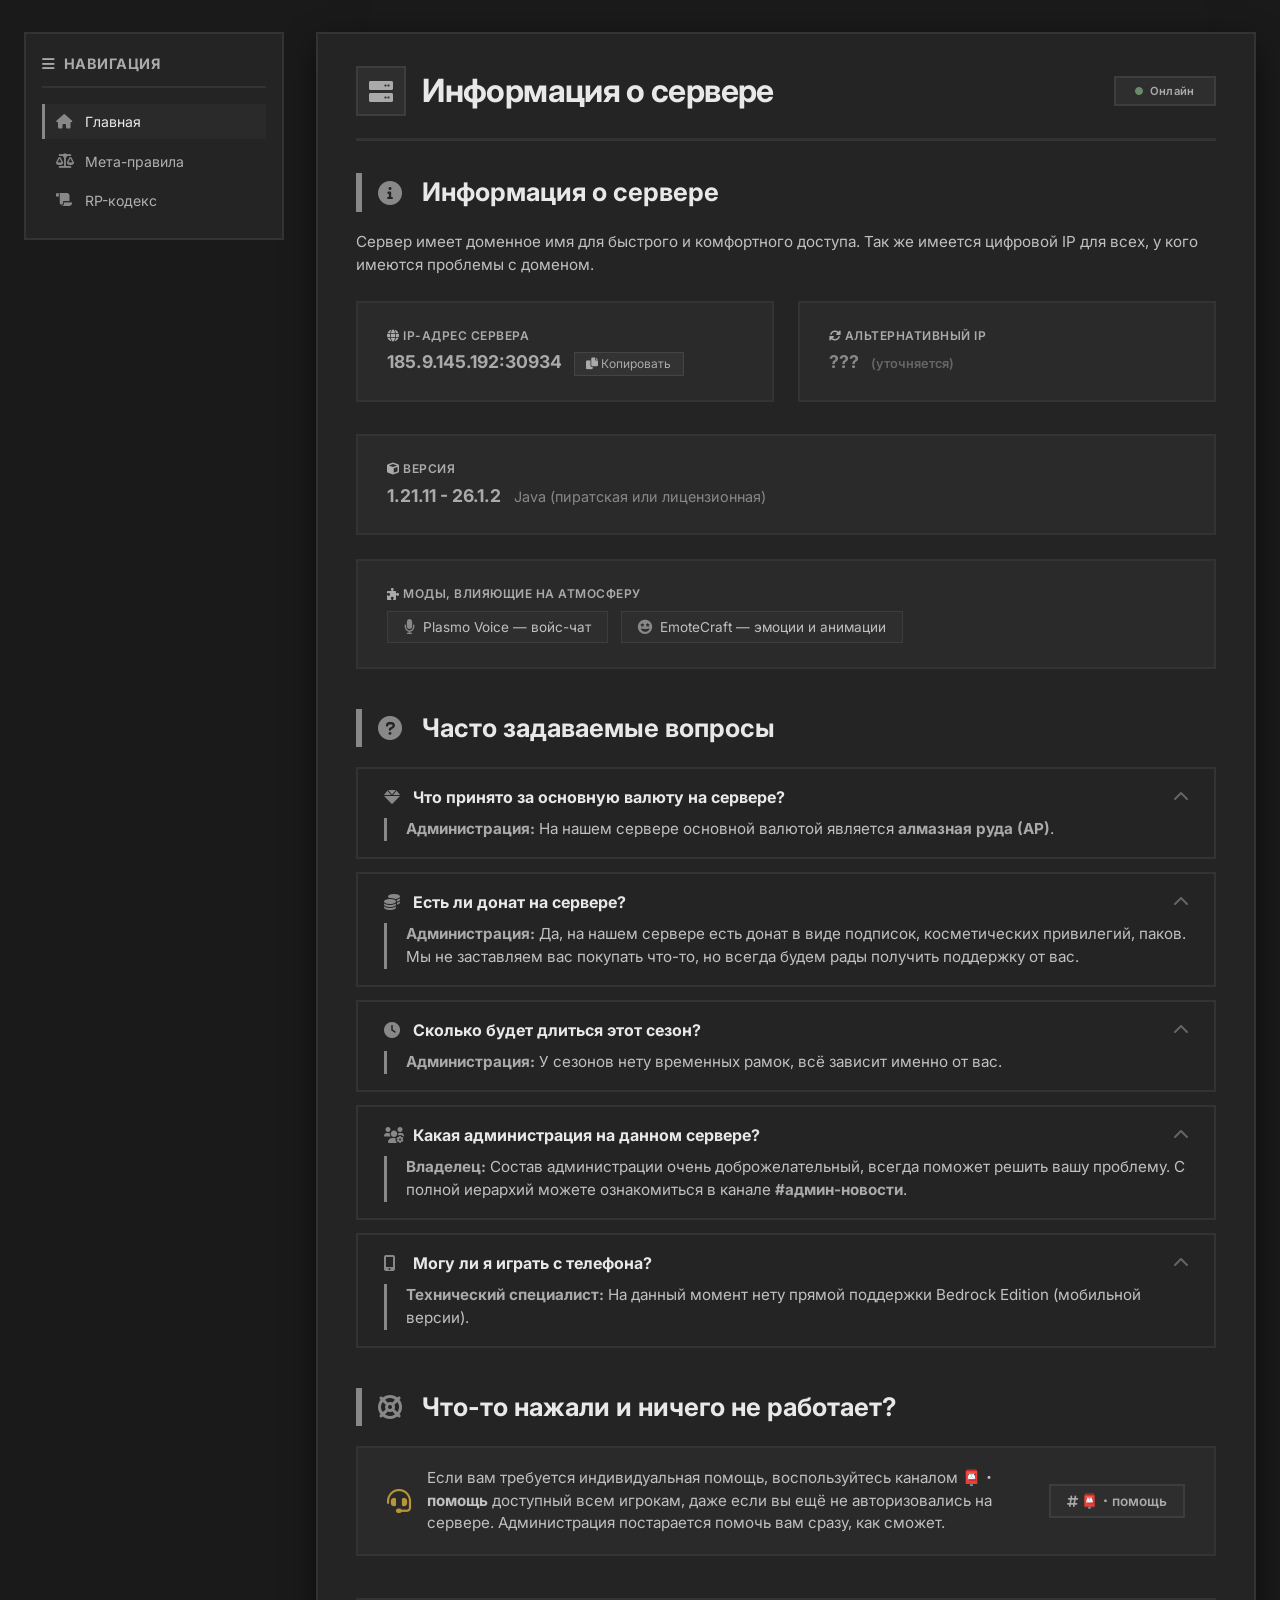
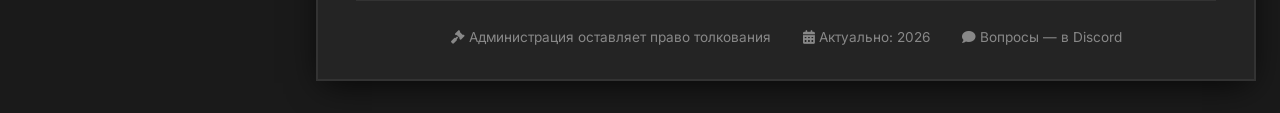
==== index.html @ c779bcae "Add files via upload" ====
<!DOCTYPE html>
<html lang="ru">
<head>
    <meta charset="UTF-8">
    <meta name="viewport" content="width=device-width, initial-scale=1.0">
    <title>Главная — Письки</title>
    <link rel="preconnect" href="https://fonts.googleapis.com">
    <link rel="preconnect" href="https://fonts.gstatic.com" crossorigin>
    <link href="https://fonts.googleapis.com/css2?family=Inter:opsz,wght@14..32,400;14..32,500;14..32,600;14..32,700;14..32,800&display=swap" rel="stylesheet">
    <link rel="stylesheet" href="https://cdnjs.cloudflare.com/ajax/libs/font-awesome/6.0.0-beta3/css/all.min.css">
    <link rel="stylesheet" href="styles.css">
    <link rel="shortcut icon" href="https://cdn.discordapp.com/icons/1515290569293959178/2b5f60cef63d94fbbb2cb43fdc33df2d.webp?size=60&quality=lossless" type="image/x-icon">
</head>
<body>
    <div class="app-wrapper">
        <aside class="sidebar">
            <div class="sidebar-title"><i class="fas fa-bars"></i> Навигация</div>
            <ul class="nav-list">
                <li><a href="index.html" class="active"><i class="fas fa-home"></i> Главная</a></li>
                <li><a href="meta-rules.html"><i class="fas fa-scale-balanced"></i> Мета-правила</a></li>
                <li><a href="rp-codex.html"><i class="fas fa-scroll"></i> RP-кодекс</a></li>
            </ul>
        </aside>
        <main class="container">
            <div class="header">
                <div class="header-icon"><i class="fas fa-server"></i></div>
                <h1>Информация о сервере</h1>
                <span class="badge"><i class="fas fa-circle" style="color: #6a8a6a; font-size: 0.5rem;"></i> Онлайн</span>
            </div>
            <div class="section">
                <div class="section-title"><i class="fas fa-info-circle"></i> Информация о сервере</div>
                <p style="color: #c0c0c0; margin-bottom: 1.5rem; font-size: 0.95rem;">
                    Сервер имеет доменное имя для быстрого и комфортного доступа. Так же имеется цифровой IP для всех, у кого имеются проблемы с доменом.
                </p>
                <div class="server-info-grid">
                    <div class="info-card">
                        <div class="label"><i class="fas fa-globe"></i> IP-адрес сервера</div>
                        <div class="value">
                            <span class="ip">185.9.145.192:30934</span>
                            <button class="copy-btn" data-copy="185.9.145.192:30934"><i class="fas fa-copy"></i> Копировать</button>
                        </div>
                    </div>
                    <div class="info-card">
                        <div class="label"><i class="fas fa-sync-alt"></i> Альтернативный IP</div>
                        <div class="value">
                            <span class="ip" style="color: #888888;">???</span>
                            <span style="font-size: 0.8rem; color: #666666; margin-left: 0.5rem;">(уточняется)</span>
                        </div>
                    </div>
                </div>
                <div class="info-card" style="margin-bottom: 1.5rem;">
                    <div class="label"><i class="fas fa-cube"></i> Версия</div>
                    <div class="value" style="font-weight: 400;">
                        <span style="font-weight: 700; color: #aaaaaa;">1.21.11 - 26.1.2</span>
                        <span style="color: #888888; font-size: 0.9rem; margin-left: 0.5rem;">Java (пиратская или лицензионная)</span>
                    </div>
                </div>
                <div class="info-card">
                    <div class="label"><i class="fas fa-puzzle-piece"></i> Моды, влияющие на атмосферу</div>
                    <div class="mods-list">
                        <span class="mod-tag"><i class="fas fa-microphone"></i> Plasmo Voice — войс-чат</span>
                        <span class="mod-tag"><i class="fas fa-grin-stars"></i> EmoteCraft — эмоции и анимации</span>
                    </div>
                </div>
            </div>
            <div class="section" style="margin-top: 2.5rem;">
                <div class="section-title"><i class="fas fa-question-circle"></i> Часто задаваемые вопросы</div>
                <div class="faq-item">
                    <div class="question" onclick="toggleFaq(this)">
                        <i class="fas fa-gem"></i> Что принято за основную валюту на сервере?
                        <i class="fas fa-chevron-down"></i>
                    </div>
                    <div class="answer open">
                        <strong>Администрация:</strong> На нашем сервере основной валютой является <strong>алмазная руда (АР)</strong>.
                    </div>
                </div>
                <div class="faq-item">
                    <div class="question" onclick="toggleFaq(this)">
                        <i class="fas fa-coins"></i> Есть ли донат на сервере?
                        <i class="fas fa-chevron-down"></i>
                    </div>
                    <div class="answer open">
                        <strong>Администрация:</strong> Да, на нашем сервере есть донат в виде подписок, косметических привилегий, паков. Мы не заставляем вас покупать что-то, но всегда будем рады получить поддержку от вас.
                    </div>
                </div>
                <div class="faq-item">
                    <div class="question" onclick="toggleFaq(this)">
                        <i class="fas fa-clock"></i> Сколько будет длиться этот сезон?
                        <i class="fas fa-chevron-down"></i>
                    </div>
                    <div class="answer open">
                        <strong>Администрация:</strong> У сезонов нету временных рамок, всё зависит именно от вас.
                    </div>
                </div>
                <div class="faq-item">
                    <div class="question" onclick="toggleFaq(this)">
                        <i class="fas fa-users-cog"></i> Какая администрация на данном сервере?
                        <i class="fas fa-chevron-down"></i>
                    </div>
                    <div class="answer open">
                        <strong>Владелец:</strong> Состав администрации очень доброжелательный, всегда поможет решить вашу проблему. С полной иерархий можете ознакомиться в канале <strong>#админ-новости</strong>.
                    </div>
                </div>
                <div class="faq-item">
                    <div class="question" onclick="toggleFaq(this)">
                        <i class="fas fa-mobile-alt"></i> Могу ли я играть с телефона?
                        <i class="fas fa-chevron-down"></i>
                    </div>
                    <div class="answer open">
                        <strong>Технический специалист:</strong> На данный момент нету прямой поддержки Bedrock Edition (мобильной версии).
                    </div>
                </div>
            </div>
            <div class="section" style="margin-top: 2.5rem;">
                <div class="section-title"><i class="fas fa-life-ring"></i> Что-то нажали и ничего не работает?</div>
                <div class="help-box">
                    <i class="fas fa-headset"></i>
                    <p>
                        Если вам требуется индивидуальная помощь, воспользуйтесь каналом <strong>📮・помощь</strong> доступный всем игрокам, даже если вы ещё не авторизовались на сервере. Администрация постарается помочь вам сразу, как сможет.
                    </p>
                    <a href="https://discord.com/channels/1515290569293959178/1515297668782493746" target="_blank" class="channel" id="helpButton" style="text-decoration: none;">
                        <i class="fas fa-hashtag"></i> 📮・помощь
                    </a>
                </div>
            </div>
            <div class="footer-note">
                <span><i class="fas fa-gavel"></i> Администрация оставляет право толкования</span>
                <span><i class="fas fa-calendar-alt"></i> Актуально: 2026</span>
                <span><i class="fas fa-comment"></i> <a href="https://discord.gg/SPsBcRVKXB" style="text-decoration: none; color: #888888">Вопросы — в Discord</a></span>
            </div>
        </main>
    </div>
    <script src="script.js"></script>
    <script>
        function toggleFaq(element) {
            const answer = element.parentElement.querySelector('.answer');
            const icon = element.querySelector('.fa-chevron-down');
            if (answer.classList.contains('open')) {
                answer.classList.remove('open');
                icon.style.transform = 'rotate(0deg)';
            } else {
                answer.classList.add('open');
                icon.style.transform = 'rotate(180deg)';
            }
        }

        document.querySelectorAll('.copy-btn').forEach(btn => {
            btn.addEventListener('click', function() {
                const text = this.dataset.copy;
                navigator.clipboard.writeText(text).then(() => {
                    this.classList.add('copied');
                    this.innerHTML = '<i class="fas fa-check"></i> Скопировано!';
                    setTimeout(() => {
                        this.classList.remove('copied');
                        this.innerHTML = '<i class="fas fa-copy"></i> Копировать';
                    }, 2000);
                }).catch(() => {
                    const textarea = document.createElement('textarea');
                    textarea.value = text;
                    document.body.appendChild(textarea);
                    textarea.select();
                    document.execCommand('copy');
                    document.body.removeChild(textarea);
                    this.classList.add('copied');
                    this.innerHTML = '<i class="fas fa-check"></i> Скопировано!';
                    setTimeout(() => {
                        this.classList.remove('copied');
                        this.innerHTML = '<i class="fas fa-copy"></i> Копировать';
                    }, 2000);
                });
            });
        });

        document.addEventListener('DOMContentLoaded', function() {
            const allAnswers = document.querySelectorAll('.faq-item .answer');
            allAnswers.forEach(answer => {
                answer.classList.add('open');
                const icon = answer.parentElement.querySelector('.fa-chevron-down');
                if (icon) icon.style.transform = 'rotate(180deg)';
            });
        });
    </script>
</body>
</html>
---- styles.css ----
* {
    margin: 0;
    padding: 0;
    box-sizing: border-box;
}

body {
    font-family: 'Inter', sans-serif;
    background: #1a1a1a;
    color: #d4d4d4;
    line-height: 1.5;
    padding: 2rem 1.5rem;
}

.app-wrapper {
    max-width: 1300px;
    margin: 0 auto;
    display: grid;
    grid-template-columns: 260px 1fr;
    gap: 2rem;
    align-items: start;
}

.sidebar {
    background: #242424;
    border: 2px solid #333333;
    padding: 1.2rem 1rem;
    position: sticky;
    top: 1.5rem;
    border-radius: 0;
    max-height: calc(100vh - 3rem);
    overflow-y: auto;
}

.sidebar::-webkit-scrollbar {
    width: 6px;
}
.sidebar::-webkit-scrollbar-track {
    background: #242424;
}
.sidebar::-webkit-scrollbar-thumb {
    background: #444444;
}

.sidebar-title {
    font-size: 0.9rem;
    font-weight: 700;
    text-transform: uppercase;
    letter-spacing: 0.5px;
    color: #aaaaaa;
    margin-bottom: 1rem;
    border-bottom: 2px solid #333333;
    padding-bottom: 0.7rem;
    display: flex;
    align-items: center;
    gap: 8px;
}

.nav-list {
    list-style: none;
    display: flex;
    flex-direction: column;
    gap: 0.25rem;
}

.nav-list li a {
    display: flex;
    align-items: center;
    gap: 10px;
    padding: 0.45rem 0.7rem;
    color: #b0b0b0;
    text-decoration: none;
    font-size: 0.88rem;
    border-left: 3px solid transparent;
    transition: all 0.1s ease;
    border-radius: 0;
}

.nav-list li a:hover {
    background: #2e2e2e;
    color: #e8e8e8;
    border-left-color: #888888;
}

.nav-list li a.active {
    background: #2a2a2a;
    color: #e8e8e8;
    border-left-color: #888888;
}

.nav-list li a i {
    width: 1.2rem;
    color: #888888;
    font-size: 0.9rem;
}

.nav-divider {
    border: none;
    border-top: 2px solid #333333;
    margin: 0.6rem 0;
}

.nav-sub {
    padding-left: 1.2rem;
}

.nav-sub li a {
    font-size: 0.8rem;
    padding: 0.25rem 0.5rem;
}

.nav-sub li a i {
    font-size: 0.6rem;
    width: 0.8rem;
}

.container {
    background: #242424;
    border-radius: 0;
    box-shadow: 0 8px 32px -6px rgba(0, 0, 0, 0.8);
    padding: 2rem 2.4rem;
    border: 2px solid #333333;
}

.header {
    display: flex;
    align-items: center;
    gap: 1rem;
    border-bottom: 3px solid #333333;
    padding-bottom: 1.4rem;
    margin-bottom: 2rem;
    flex-wrap: wrap;
}

.header-icon {
    background: #2e2e2e;
    width: 50px;
    height: 50px;
    border-radius: 0;
    display: flex;
    align-items: center;
    justify-content: center;
    font-size: 24px;
    color: #aaaaaa;
    border: 2px solid #3d3d3d;
}

.header h1 {
    font-size: 2rem;
    font-weight: 700;
    letter-spacing: -0.02em;
    color: #e8e8e8;
}

.header .badge {
    background: #2e2e2e;
    color: #aaaaaa;
    font-weight: 600;
    font-size: 0.7rem;
    padding: 0.3rem 1.2rem;
    border-radius: 0;
    margin-left: auto;
    border: 2px solid #3d3d3d;
    letter-spacing: 0.3px;
    display: flex;
    align-items: center;
    gap: 6px;
}

.section {
    scroll-margin-top: 1.5rem;
}

.section-title {
    font-size: 1.6rem;
    font-weight: 700;
    margin-bottom: 1.2rem;
    display: flex;
    align-items: center;
    gap: 12px;
    color: #e8e8e8;
    border-left: 6px solid #888888;
    padding-left: 1rem;
}

.section-title i {
    color: #888888;
    font-size: 1.5rem;
    width: 2rem;
}

.meta-block {
    background: #2a2a2a;
    border-radius: 0;
    padding: 1rem 1.6rem;
    margin-bottom: 1.6rem;
    border: 2px solid #333333;
}

.meta-block p {
    font-size: 1rem;
    font-weight: 500;
    color: #c0c0c0;
}

.term-block {
    background: #2a2a2a;
    border-radius: 0;
    padding: 1rem 1.6rem;
    border: 2px solid #333333;
    margin-bottom: 1rem;
    color: #d0d0d0;
}

.term-block strong {
    color: #aaaaaa;
    font-weight: 700;
}

.rule-grid {
    display: flex;
    flex-direction: column;
    gap: 0.9rem;
}

.rule-card {
    background: #242424;
    border-radius: 0;
    padding: 1rem 1.6rem;
    border: 2px solid #333333;
    transition: 0.15s ease;
    color: #d4d4d4;
}

.rule-card:hover {
    border-color: #555555;
    background: #2a2a2a;
}

.rule-head {
    display: flex;
    align-items: baseline;
    gap: 10px;
    flex-wrap: wrap;
    margin-bottom: 0.1rem;
}

.rule-num {
    font-weight: 700;
    color: #aaaaaa;
    background: #2a2a2a;
    padding: 0.05rem 0.9rem;
    border-radius: 0;
    font-size: 0.75rem;
    letter-spacing: 0.02em;
    white-space: nowrap;
    border: 2px solid #3d3d3d;
}

.rule-title {
    font-weight: 600;
    font-size: 1rem;
    color: #e8e8e8;
}

.rule-desc {
    color: #c0c0c0;
    margin-top: 0.1rem;
    font-size: 0.95rem;
}

.rule-example {
    background: #2a2a2a;
    border-radius: 0;
    padding: 0.6rem 1.2rem;
    margin-top: 0.6rem;
    font-size: 0.92rem;
    border-left: 5px solid #888888;
    color: #c8c8c8;
    display: flex;
    align-items: flex-start;
    gap: 8px;
    border: 2px solid #3d3d3d;
}

.rule-example i {
    color: #999999;
}

.punishment {
    display: inline-block;
    background: #2a1f1f;
    color: #cc8888;
    font-weight: 600;
    font-size: 0.75rem;
    padding: 0.15rem 1rem;
    border-radius: 0;
    margin-top: 0.5rem;
    border: 2px solid #4a3030;
}

.punishment i {
    margin-right: 6px;
    color: #cc8888;
}

.sub-list {
    margin-top: 0.5rem;
    padding-left: 1.5rem;
    list-style: none;
}

.sub-list li {
    position: relative;
    padding-left: 1.5rem;
    margin-bottom: 0.3rem;
    color: #c0c0c0;
}

.sub-list li::before {
    content: "▹";
    color: #888888;
    position: absolute;
    left: 0;
    font-weight: 700;
}

.sub-list li strong {
    color: #aaaaaa;
}

.warning {
    background: #2a251a;
    border-left: 6px solid #b8943a;
    border-radius: 0;
    padding: 1rem 1.8rem;
    margin: 1.6rem 0;
    border: 2px solid #4a402a;
    color: #d4c8b0;
}

.warning i {
    color: #b8943a;
    margin-right: 8px;
}

.warning strong {
    color: #d4b86a;
}

.server-info-grid {
    display: grid;
    grid-template-columns: 1fr 1fr;
    gap: 1.5rem;
    margin-bottom: 2rem;
}

.info-card {
    background: #2a2a2a;
    border: 2px solid #333333;
    padding: 1.5rem 1.8rem;
    border-radius: 0;
}

.info-card .label {
    font-size: 0.75rem;
    text-transform: uppercase;
    letter-spacing: 0.5px;
    color: #aaaaaa;
    font-weight: 600;
    margin-bottom: 0.3rem;
}

.info-card .value {
    font-size: 1.1rem;
    font-weight: 600;
    color: #e8e8e8;
    word-break: break-all;
}

.info-card .value .ip {
    color: #aaaaaa;
    font-family: 'Inter', monospace;
    font-weight: 700;
}

.info-card .value .copy-btn {
    background: #333333;
    border: none;
    color: #aaaaaa;
    padding: 0.2rem 0.7rem;
    cursor: pointer;
    font-size: 0.75rem;
    font-family: inherit;
    margin-left: 0.5rem;
    border: 1px solid #444444;
    transition: 0.1s ease;
}

.info-card .value .copy-btn:hover {
    background: #3d3d3d;
    border-color: #666666;
}

.info-card .value .copy-btn.copied {
    background: #1a3a2a;
    border-color: #4a6a5a;
    color: #88bb88;
}

.mods-list {
    display: flex;
    flex-wrap: wrap;
    gap: 0.8rem;
    margin-top: 0.5rem;
}

.mod-tag {
    background: #2e2e2e;
    border: 1px solid #3d3d3d;
    padding: 0.3rem 1rem;
    font-size: 0.85rem;
    color: #c0c0c0;
    display: flex;
    align-items: center;
    gap: 8px;
}

.mod-tag i {
    color: #888888;
    font-size: 0.9rem;
}

.faq-item {
    background: #242424;
    border: 2px solid #333333;
    padding: 1rem 1.6rem;
    margin-bottom: 0.8rem;
}

.faq-item .question {
    font-weight: 700;
    color: #e8e8e8;
    display: flex;
    align-items: center;
    gap: 10px;
    font-size: 1rem;
    cursor: pointer;
    user-select: none;
}

.faq-item .question i:first-child {
    color: #888888;
    width: 1.2rem;
}

.faq-item .question .fa-chevron-down {
    margin-left: auto;
    color: #666666;
    transition: transform 0.2s ease;
}

.faq-item .answer {
    color: #c0c0c0;
    margin-top: 0.6rem;
    padding-left: 2.2rem;
    font-size: 0.95rem;
    display: none;
    border-left: 3px solid #888888;
    padding-left: 1.2rem;
}

.faq-item .answer.open {
    display: block;
}

.faq-item .answer strong {
    color: #aaaaaa;
}

.help-box {
    background: #2a2a2a;
    border: 2px solid #333333;
    padding: 1.2rem 1.8rem;
    margin-top: 1rem;
    display: flex;
    align-items: center;
    gap: 1rem;
    flex-wrap: wrap;
}

.help-box i {
    color: #b8943a;
    font-size: 1.5rem;
}

.help-box p {
    color: #c0c0c0;
    font-size: 0.95rem;
    flex: 1;
}

.help-box .channel {
    background: #2e2e2e;
    border: 2px solid #3d3d3d;
    padding: 0.3rem 1rem;
    font-weight: 600;
    color: #aaaaaa;
    font-size: 0.85rem;
}

.help-box .channel i {
    font-size: 0.8rem;
    color: #aaaaaa;
}

.footer-note {
    margin-top: 2.6rem;
    text-align: center;
    font-size: 0.85rem;
    color: #888888;
    border-top: 3px solid #333333;
    padding-top: 1.6rem;
    display: flex;
    justify-content: center;
    gap: 2rem;
    flex-wrap: wrap;
}

.footer-note i {
    color: #888888;
}

h3 {
    font-weight: 700;
    font-size: 1.2rem;
    color: #e8e8e8;
    margin-bottom: 0.8rem;
    display: flex;
    align-items: center;
    gap: 8px;
}

h3 i {
    color: #888888;
}

@media (max-width: 900px) {
    .app-wrapper {
        grid-template-columns: 1fr;
        gap: 1.5rem;
    }

    .sidebar {
        position: relative;
        top: 0;
        max-height: none;
        overflow-y: visible;
        padding: 1rem;
    }

    .nav-list {
        flex-direction: row;
        flex-wrap: wrap;
        gap: 0.2rem;
    }

    .nav-list li a {
        padding: 0.3rem 0.6rem;
        font-size: 0.8rem;
        border-left: none;
        border-bottom: 2px solid transparent;
    }

    .nav-list li a:hover,
    .nav-list li a.active {
        border-left: none;
        border-bottom-color: #888888;
    }

    .nav-sub {
        padding-left: 0;
        display: flex;
        flex-wrap: wrap;
        gap: 0.2rem;
    }

    .nav-sub li a {
        font-size: 0.75rem;
        padding: 0.2rem 0.5rem;
    }

    .container {
        padding: 1.4rem 1rem;
    }

    .header h1 {
        font-size: 1.5rem;
    }

    .header .badge {
        margin-left: 0;
        width: 100%;
        text-align: center;
        justify-content: center;
    }

    .section-title {
        font-size: 1.3rem;
    }

    .rule-card {
        padding: 0.8rem 1rem;
    }

    .server-info-grid {
        grid-template-columns: 1fr;
    }

    .info-card .value {
        font-size: 1rem;
    }

    .faq-item .question {
        font-size: 0.9rem;
    }

    .help-box {
        flex-direction: column;
        align-items: flex-start;
    }
}

@media (max-width: 500px) {
    .nav-list li a {
        font-size: 0.7rem;
        padding: 0.2rem 0.4rem;
    }

    .nav-sub li a {
        font-size: 0.65rem;
    }

    .info-card {
        padding: 1rem;
    }

    .mods-list {
        gap: 0.4rem;
    }

    .mod-tag {
        font-size: 0.75rem;
        padding: 0.2rem 0.7rem;
    }
}
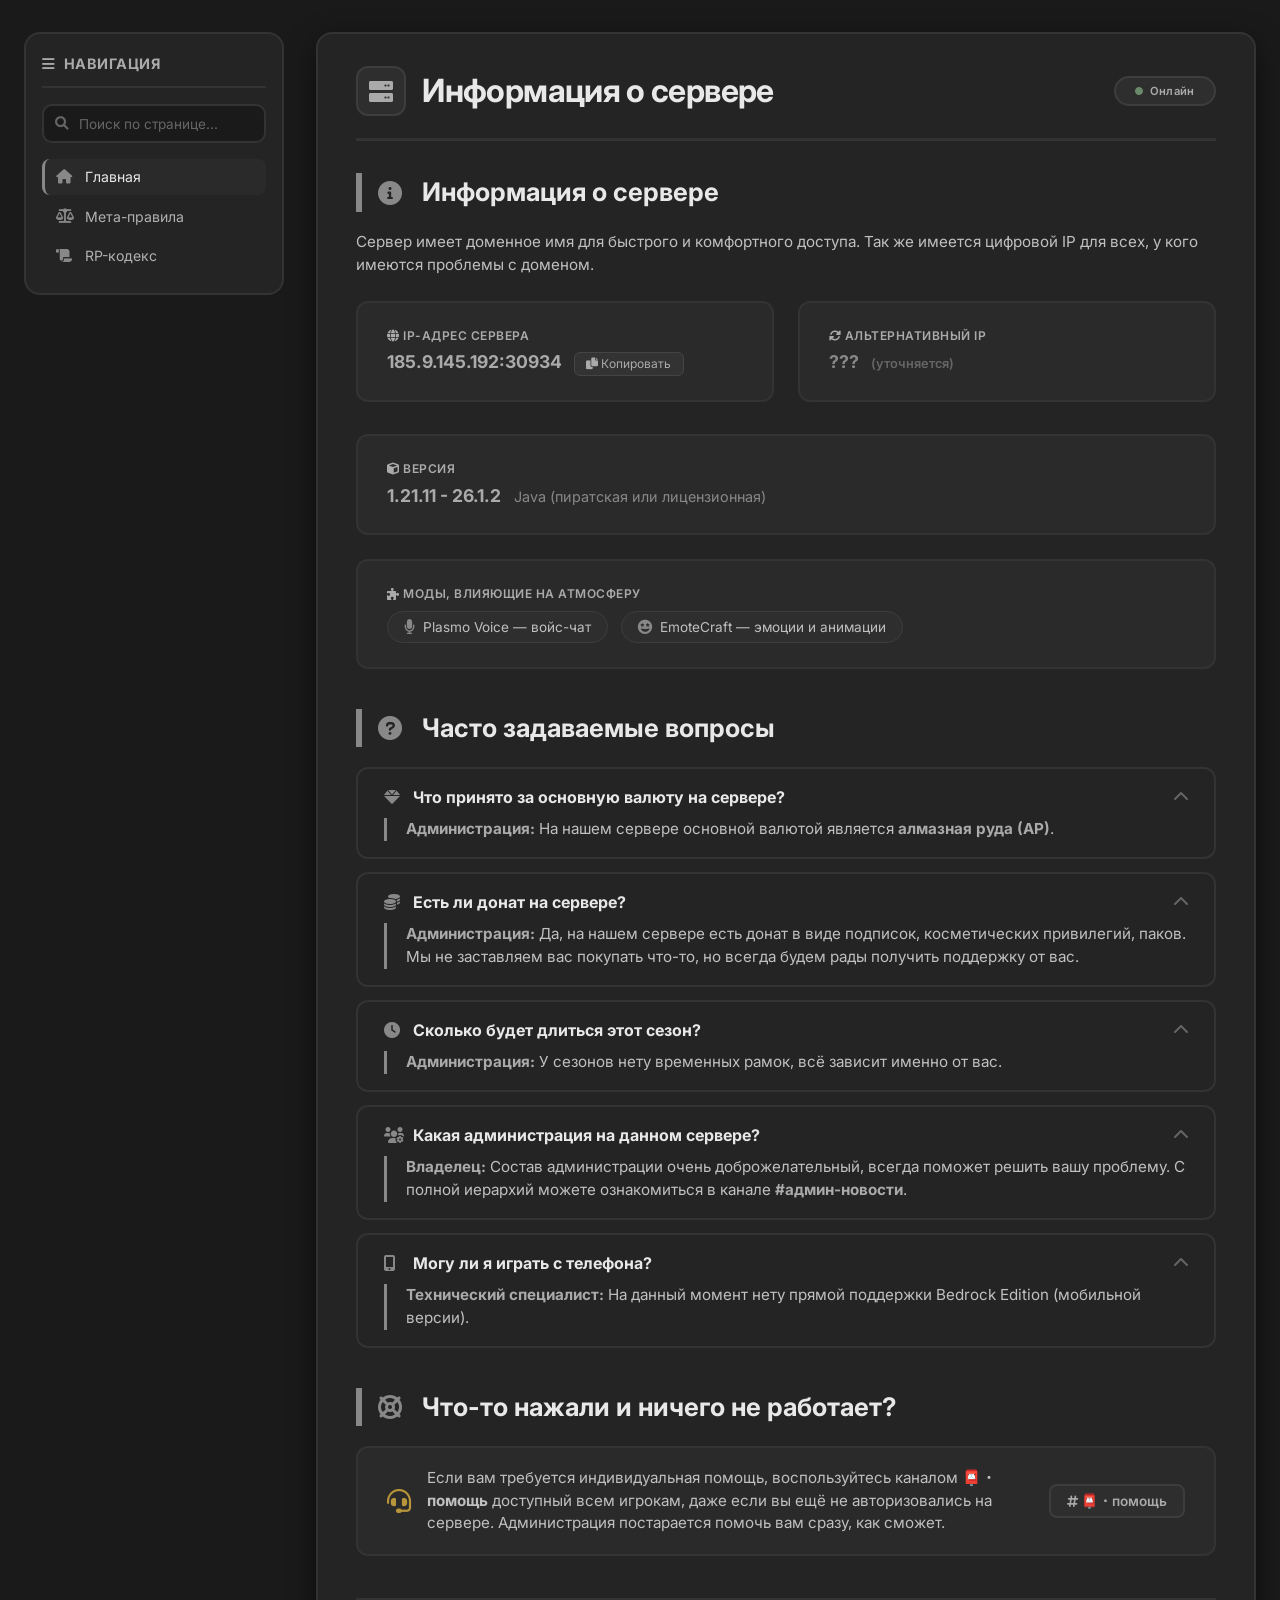
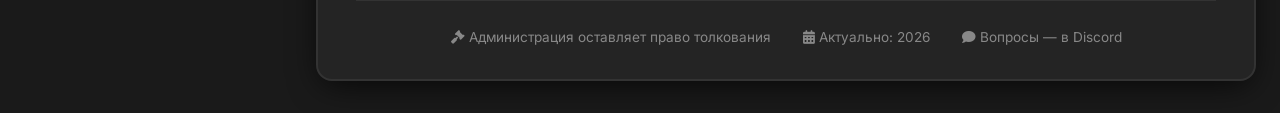
==== commit b23b5887: "Add files via upload" ====
--- a/index.html
+++ b/index.html
@@ -3,7 +3,7 @@
 <head>
     <meta charset="UTF-8">
     <meta name="viewport" content="width=device-width, initial-scale=1.0">
-    <title>Главная — Письки</title>
+    <title>Главная — MIDNIGHT</title>
     <link rel="preconnect" href="https://fonts.googleapis.com">
     <link rel="preconnect" href="https://fonts.gstatic.com" crossorigin>
     <link href="https://fonts.googleapis.com/css2?family=Inter:opsz,wght@14..32,400;14..32,500;14..32,600;14..32,700;14..32,800&display=swap" rel="stylesheet">
--- a/styles.css
+++ b/styles.css
@@ -27,7 +27,7 @@
     padding: 1.2rem 1rem;
     position: sticky;
     top: 1.5rem;
-    border-radius: 0;
+    border-radius: 16px;
     max-height: calc(100vh - 3rem);
     overflow-y: auto;
 }
@@ -37,9 +37,11 @@
 }
 .sidebar::-webkit-scrollbar-track {
     background: #242424;
+    border-radius: 8px;
 }
 .sidebar::-webkit-scrollbar-thumb {
     background: #444444;
+    border-radius: 8px;
 }
 
 .sidebar-title {
@@ -54,6 +56,78 @@
     display: flex;
     align-items: center;
     gap: 8px;
+}
+
+/* Поиск в сайдбаре */
+.search-box {
+    position: relative;
+    margin-bottom: 1rem;
+}
+
+.search-box input {
+    width: 100%;
+    padding: 0.6rem 0.8rem 0.6rem 2.2rem;
+    background: #1a1a1a;
+    border: 2px solid #333333;
+    border-radius: 10px;
+    color: #d4d4d4;
+    font-size: 0.85rem;
+    font-family: 'Inter', sans-serif;
+    transition: border-color 0.2s ease;
+    outline: none;
+}
+
+.search-box input::placeholder {
+    color: #666666;
+}
+
+.search-box input:focus {
+    border-color: #888888;
+}
+
+.search-box .search-icon {
+    position: absolute;
+    left: 0.8rem;
+    top: 50%;
+    transform: translateY(-50%);
+    color: #666666;
+    font-size: 0.85rem;
+}
+
+.search-box .clear-btn {
+    position: absolute;
+    right: 0.6rem;
+    top: 50%;
+    transform: translateY(-50%);
+    background: none;
+    border: none;
+    color: #666666;
+    cursor: pointer;
+    font-size: 0.85rem;
+    padding: 0.2rem 0.4rem;
+    border-radius: 6px;
+    display: none;
+}
+
+.search-box .clear-btn:hover {
+    color: #aaaaaa;
+    background: #2e2e2e;
+}
+
+.search-box .clear-btn.visible {
+    display: block;
+}
+
+.search-stats {
+    font-size: 0.7rem;
+    color: #666666;
+    padding: 0.2rem 0.4rem;
+    margin-bottom: 0.5rem;
+    display: none;
+}
+
+.search-stats.visible {
+    display: block;
 }
 
 .nav-list {
@@ -73,7 +147,7 @@
     font-size: 0.88rem;
     border-left: 3px solid transparent;
     transition: all 0.1s ease;
-    border-radius: 0;
+    border-radius: 8px;
 }
 
 .nav-list li a:hover {
@@ -94,6 +168,16 @@
     font-size: 0.9rem;
 }
 
+.nav-list li a.highlighted {
+    background: #2a2a3a;
+    border-left-color: #6a8aff;
+    color: #e8e8ff;
+}
+
+.nav-list li a.highlighted i {
+    color: #6a8aff;
+}
+
 .nav-divider {
     border: none;
     border-top: 2px solid #333333;
@@ -116,7 +200,7 @@
 
 .container {
     background: #242424;
-    border-radius: 0;
+    border-radius: 16px;
     box-shadow: 0 8px 32px -6px rgba(0, 0, 0, 0.8);
     padding: 2rem 2.4rem;
     border: 2px solid #333333;
@@ -136,7 +220,7 @@
     background: #2e2e2e;
     width: 50px;
     height: 50px;
-    border-radius: 0;
+    border-radius: 12px;
     display: flex;
     align-items: center;
     justify-content: center;
@@ -158,7 +242,7 @@
     font-weight: 600;
     font-size: 0.7rem;
     padding: 0.3rem 1.2rem;
-    border-radius: 0;
+    border-radius: 20px;
     margin-left: auto;
     border: 2px solid #3d3d3d;
     letter-spacing: 0.3px;
@@ -191,7 +275,7 @@
 
 .meta-block {
     background: #2a2a2a;
-    border-radius: 0;
+    border-radius: 12px;
     padding: 1rem 1.6rem;
     margin-bottom: 1.6rem;
     border: 2px solid #333333;
@@ -205,7 +289,7 @@
 
 .term-block {
     background: #2a2a2a;
-    border-radius: 0;
+    border-radius: 12px;
     padding: 1rem 1.6rem;
     border: 2px solid #333333;
     margin-bottom: 1rem;
@@ -225,7 +309,7 @@
 
 .rule-card {
     background: #242424;
-    border-radius: 0;
+    border-radius: 12px;
     padding: 1rem 1.6rem;
     border: 2px solid #333333;
     transition: 0.15s ease;
@@ -235,6 +319,12 @@
 .rule-card:hover {
     border-color: #555555;
     background: #2a2a2a;
+}
+
+.rule-card.highlighted {
+    border-color: #6a8aff;
+    background: #2a2a3a;
+    box-shadow: 0 0 20px rgba(106, 138, 255, 0.1);
 }
 
 .rule-head {
@@ -250,7 +340,7 @@
     color: #aaaaaa;
     background: #2a2a2a;
     padding: 0.05rem 0.9rem;
-    border-radius: 0;
+    border-radius: 6px;
     font-size: 0.75rem;
     letter-spacing: 0.02em;
     white-space: nowrap;
@@ -271,7 +361,7 @@
 
 .rule-example {
     background: #2a2a2a;
-    border-radius: 0;
+    border-radius: 8px;
     padding: 0.6rem 1.2rem;
     margin-top: 0.6rem;
     font-size: 0.92rem;
@@ -294,7 +384,7 @@
     font-weight: 600;
     font-size: 0.75rem;
     padding: 0.15rem 1rem;
-    border-radius: 0;
+    border-radius: 6px;
     margin-top: 0.5rem;
     border: 2px solid #4a3030;
 }
@@ -332,7 +422,7 @@
 .warning {
     background: #2a251a;
     border-left: 6px solid #b8943a;
-    border-radius: 0;
+    border-radius: 12px;
     padding: 1rem 1.8rem;
     margin: 1.6rem 0;
     border: 2px solid #4a402a;
@@ -359,7 +449,7 @@
     background: #2a2a2a;
     border: 2px solid #333333;
     padding: 1.5rem 1.8rem;
-    border-radius: 0;
+    border-radius: 12px;
 }
 
 .info-card .label {
@@ -394,6 +484,7 @@
     font-family: inherit;
     margin-left: 0.5rem;
     border: 1px solid #444444;
+    border-radius: 6px;
     transition: 0.1s ease;
 }
 
@@ -424,6 +515,7 @@
     display: flex;
     align-items: center;
     gap: 8px;
+    border-radius: 20px;
 }
 
 .mod-tag i {
@@ -436,6 +528,7 @@
     border: 2px solid #333333;
     padding: 1rem 1.6rem;
     margin-bottom: 0.8rem;
+    border-radius: 12px;
 }
 
 .faq-item .question {
@@ -487,6 +580,7 @@
     align-items: center;
     gap: 1rem;
     flex-wrap: wrap;
+    border-radius: 12px;
 }
 
 .help-box i {
@@ -507,6 +601,7 @@
     font-weight: 600;
     color: #aaaaaa;
     font-size: 0.85rem;
+    border-radius: 8px;
 }
 
 .help-box .channel i {
@@ -545,6 +640,25 @@
     color: #888888;
 }
 
+/* No results message */
+.no-results {
+    display: none;
+    text-align: center;
+    padding: 2rem;
+    color: #666666;
+    font-size: 0.95rem;
+}
+
+.no-results.visible {
+    display: block;
+}
+
+.no-results i {
+    font-size: 2rem;
+    color: #444444;
+    margin-bottom: 0.5rem;
+}
+
 @media (max-width: 900px) {
     .app-wrapper {
         grid-template-columns: 1fr;
@@ -557,6 +671,7 @@
         max-height: none;
         overflow-y: visible;
         padding: 1rem;
+        border-radius: 16px;
     }
 
     .nav-list {
@@ -570,6 +685,7 @@
         font-size: 0.8rem;
         border-left: none;
         border-bottom: 2px solid transparent;
+        border-radius: 6px;
     }
 
     .nav-list li a:hover,
@@ -592,6 +708,7 @@
 
     .container {
         padding: 1.4rem 1rem;
+        border-radius: 16px;
     }
 
     .header h1 {
@@ -611,6 +728,7 @@
 
     .rule-card {
         padding: 0.8rem 1rem;
+        border-radius: 10px;
     }
 
     .server-info-grid {
@@ -628,6 +746,10 @@
     .help-box {
         flex-direction: column;
         align-items: flex-start;
+    }
+
+    .search-box input {
+        font-size: 0.8rem;
     }
 }
 
@@ -643,6 +765,7 @@
 
     .info-card {
         padding: 1rem;
+        border-radius: 10px;
     }
 
     .mods-list {
@@ -652,5 +775,11 @@
     .mod-tag {
         font-size: 0.75rem;
         padding: 0.2rem 0.7rem;
+        border-radius: 16px;
+    }
+
+    .faq-item {
+        padding: 0.8rem 1rem;
+        border-radius: 10px;
     }
 }
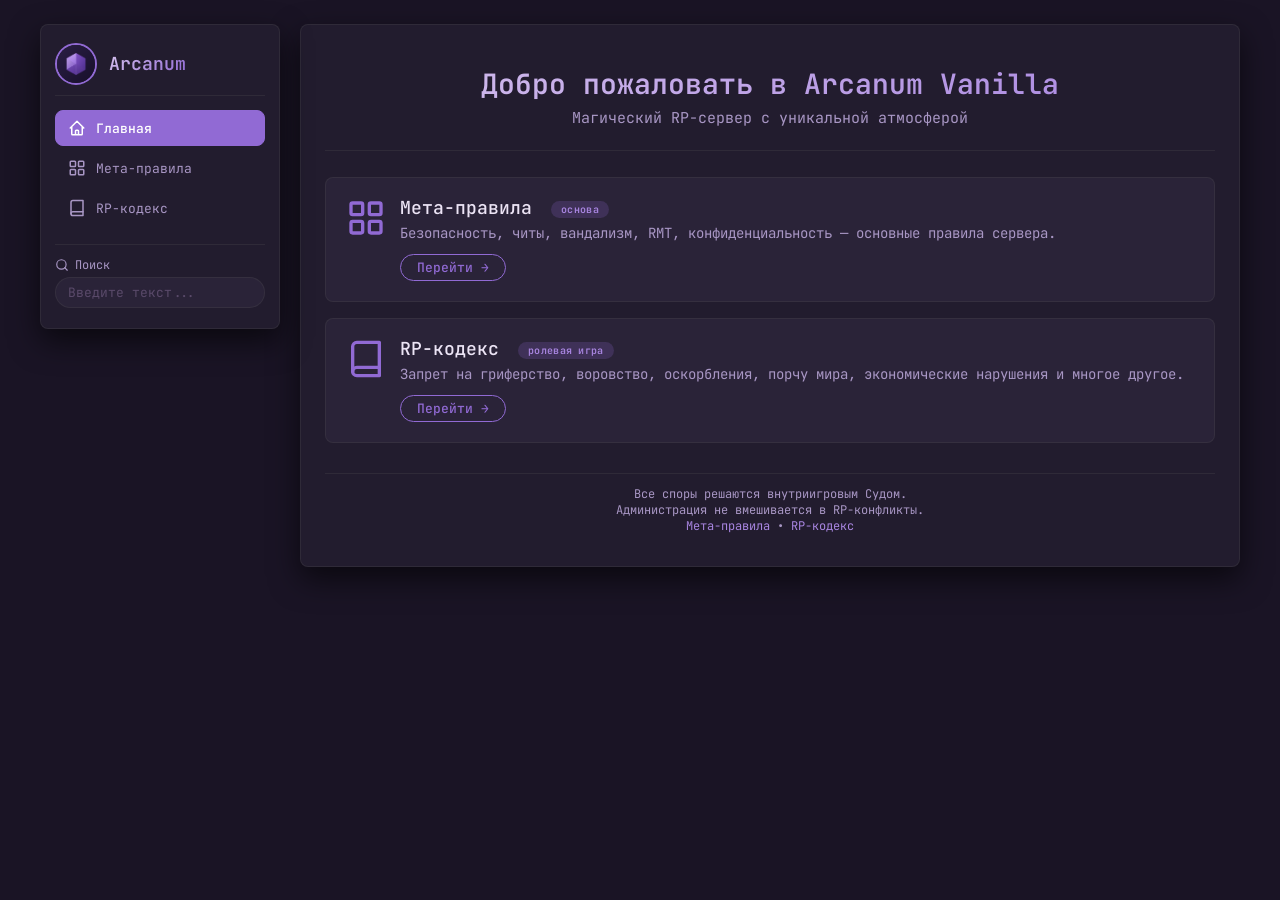
==== commit 74936717: "Add files via upload" ====
--- a/index.html
+++ b/index.html
@@ -1,184 +1,88 @@
 <!DOCTYPE html>
 <html lang="ru">
 <head>
-    <meta charset="UTF-8">
-    <meta name="viewport" content="width=device-width, initial-scale=1.0">
-    <title>Главная — MIDNIGHT</title>
-    <link rel="preconnect" href="https://fonts.googleapis.com">
-    <link rel="preconnect" href="https://fonts.gstatic.com" crossorigin>
-    <link href="https://fonts.googleapis.com/css2?family=Inter:opsz,wght@14..32,400;14..32,500;14..32,600;14..32,700;14..32,800&display=swap" rel="stylesheet">
-    <link rel="stylesheet" href="https://cdnjs.cloudflare.com/ajax/libs/font-awesome/6.0.0-beta3/css/all.min.css">
-    <link rel="stylesheet" href="styles.css">
-    <link rel="shortcut icon" href="https://cdn.discordapp.com/icons/1515290569293959178/2b5f60cef63d94fbbb2cb43fdc33df2d.webp?size=60&quality=lossless" type="image/x-icon">
+    <meta charset="UTF-8" />
+    <meta name="viewport" content="width=device-width, initial-scale=1.0" />
+    <title>Arcanum Vanilla</title>
+    <link rel="stylesheet" href="style.css" />
+    <link rel="stylesheet" href="sidebar.css" />
+    <link rel="shortcut icon" href="./img/logo.png" type="image/x-icon">
 </head>
 <body>
-    <div class="app-wrapper">
-        <aside class="sidebar">
-            <div class="sidebar-title"><i class="fas fa-bars"></i> Навигация</div>
-            <ul class="nav-list">
-                <li><a href="index.html" class="active"><i class="fas fa-home"></i> Главная</a></li>
-                <li><a href="meta-rules.html"><i class="fas fa-scale-balanced"></i> Мета-правила</a></li>
-                <li><a href="rp-codex.html"><i class="fas fa-scroll"></i> RP-кодекс</a></li>
-            </ul>
-        </aside>
-        <main class="container">
-            <div class="header">
-                <div class="header-icon"><i class="fas fa-server"></i></div>
-                <h1>Информация о сервере</h1>
-                <span class="badge"><i class="fas fa-circle" style="color: #6a8a6a; font-size: 0.5rem;"></i> Онлайн</span>
+
+<div class="app">
+    <!-- ===== SIDEBAR ===== -->
+    <aside class="sidebar">
+        <div class="sidebar-logo">
+            <div class="logo-wrapper">
+                <img class="logo-img" src="./img/logo.png" alt="Arcanum Vanilla" />
             </div>
-            <div class="section">
-                <div class="section-title"><i class="fas fa-info-circle"></i> Информация о сервере</div>
-                <p style="color: #c0c0c0; margin-bottom: 1.5rem; font-size: 0.95rem;">
-                    Сервер имеет доменное имя для быстрого и комфортного доступа. Так же имеется цифровой IP для всех, у кого имеются проблемы с доменом.
-                </p>
-                <div class="server-info-grid">
-                    <div class="info-card">
-                        <div class="label"><i class="fas fa-globe"></i> IP-адрес сервера</div>
-                        <div class="value">
-                            <span class="ip">185.9.145.192:30934</span>
-                            <button class="copy-btn" data-copy="185.9.145.192:30934"><i class="fas fa-copy"></i> Копировать</button>
-                        </div>
-                    </div>
-                    <div class="info-card">
-                        <div class="label"><i class="fas fa-sync-alt"></i> Альтернативный IP</div>
-                        <div class="value">
-                            <span class="ip" style="color: #888888;">???</span>
-                            <span style="font-size: 0.8rem; color: #666666; margin-left: 0.5rem;">(уточняется)</span>
-                        </div>
+            <h1>Arcanum</h1>
+        </div>
+
+        <nav class="sidebar-nav">
+            <a href="./index.html" class="active">
+                <svg class="nav-icon" viewBox="0 0 24 24" fill="none" stroke="currentColor" stroke-width="2" stroke-linecap="round" stroke-linejoin="round"><path d="M3 12l2-2m0 0l7-7 7 7M5 10v10a1 1 0 001 1h3m10-11l2 2m-2-2v10a1 1 0 01-1 1h-3m-4 0a1 1 0 01-1-1v-4a1 1 0 011-1h2a1 1 0 011 1v4a1 1 0 01-1 1h-2z"/></svg>
+                Главная
+            </a>
+            <a href="./meta-rules.html">
+                <svg class="nav-icon" viewBox="0 0 24 24" fill="none" stroke="currentColor" stroke-width="2" stroke-linecap="round" stroke-linejoin="round"><rect x="3" y="3" width="7" height="7" rx="1"/><rect x="14" y="3" width="7" height="7" rx="1"/><rect x="3" y="14" width="7" height="7" rx="1"/><rect x="14" y="14" width="7" height="7" rx="1"/></svg>
+                Мета-правила
+            </a>
+            <a href="./rp-rules.html">
+                <svg class="nav-icon" viewBox="0 0 24 24" fill="none" stroke="currentColor" stroke-width="2" stroke-linecap="round" stroke-linejoin="round"><path d="M4 19.5A2.5 2.5 0 0 1 6.5 17H20"/><path d="M6.5 2H20v20H6.5A2.5 2.5 0 0 1 4 19.5v-15A2.5 2.5 0 0 1 6.5 2z"/></svg>
+                RP-кодекс
+            </a>
+        </nav>
+
+        <div class="sidebar-search">
+            <label for="search">
+                <svg class="search-icon" viewBox="0 0 24 24" fill="none" stroke="currentColor" stroke-width="2" stroke-linecap="round" stroke-linejoin="round"><circle cx="11" cy="11" r="8"/><path d="m21 21-4.35-4.35"/></svg>
+                Поиск
+            </label>
+            <input type="text" class="search" id="search" placeholder="Введите текст..." />
+        </div>
+    </aside>
+
+    <!-- ===== CONTENT ===== -->
+    <main class="content">
+        <div class="container">
+            <div class="hero">
+                <h2>Добро пожаловать в Arcanum Vanilla</h2>
+                <p>Магический RP-сервер с уникальной атмосферой</p>
+            </div>
+
+            <div class="line"></div>
+
+            <div class="cards">
+                <div class="card">
+                    <svg class="card-icon" viewBox="0 0 24 24" fill="none" stroke="currentColor" stroke-width="2" stroke-linecap="round" stroke-linejoin="round"><rect x="3" y="3" width="7" height="7" rx="1"/><rect x="14" y="3" width="7" height="7" rx="1"/><rect x="3" y="14" width="7" height="7" rx="1"/><rect x="14" y="14" width="7" height="7" rx="1"/></svg>
+                    <div class="card-content">
+                        <h3>Мета-правила <span class="badge">основа</span></h3>
+                        <p>Безопасность, читы, вандализм, RMT, конфиденциальность — основные правила сервера.</p>
+                        <a href="./meta-rules.html" class="card-link">Перейти →</a>
                     </div>
                 </div>
-                <div class="info-card" style="margin-bottom: 1.5rem;">
-                    <div class="label"><i class="fas fa-cube"></i> Версия</div>
-                    <div class="value" style="font-weight: 400;">
-                        <span style="font-weight: 700; color: #aaaaaa;">1.21.11 - 26.1.2</span>
-                        <span style="color: #888888; font-size: 0.9rem; margin-left: 0.5rem;">Java (пиратская или лицензионная)</span>
-                    </div>
-                </div>
-                <div class="info-card">
-                    <div class="label"><i class="fas fa-puzzle-piece"></i> Моды, влияющие на атмосферу</div>
-                    <div class="mods-list">
-                        <span class="mod-tag"><i class="fas fa-microphone"></i> Plasmo Voice — войс-чат</span>
-                        <span class="mod-tag"><i class="fas fa-grin-stars"></i> EmoteCraft — эмоции и анимации</span>
+
+                <div class="card">
+                    <svg class="card-icon" viewBox="0 0 24 24" fill="none" stroke="currentColor" stroke-width="2" stroke-linecap="round" stroke-linejoin="round"><path d="M4 19.5A2.5 2.5 0 0 1 6.5 17H20"/><path d="M6.5 2H20v20H6.5A2.5 2.5 0 0 1 4 19.5v-15A2.5 2.5 0 0 1 6.5 2z"/></svg>
+                    <div class="card-content">
+                        <h3>RP-кодекс <span class="badge">ролевая игра</span></h3>
+                        <p>Запрет на гриферство, воровство, оскорбления, порчу мира, экономические нарушения и многое другое.</p>
+                        <a href="./rp-rules.html" class="card-link">Перейти →</a>
                     </div>
                 </div>
             </div>
-            <div class="section" style="margin-top: 2.5rem;">
-                <div class="section-title"><i class="fas fa-question-circle"></i> Часто задаваемые вопросы</div>
-                <div class="faq-item">
-                    <div class="question" onclick="toggleFaq(this)">
-                        <i class="fas fa-gem"></i> Что принято за основную валюту на сервере?
-                        <i class="fas fa-chevron-down"></i>
-                    </div>
-                    <div class="answer open">
-                        <strong>Администрация:</strong> На нашем сервере основной валютой является <strong>алмазная руда (АР)</strong>.
-                    </div>
-                </div>
-                <div class="faq-item">
-                    <div class="question" onclick="toggleFaq(this)">
-                        <i class="fas fa-coins"></i> Есть ли донат на сервере?
-                        <i class="fas fa-chevron-down"></i>
-                    </div>
-                    <div class="answer open">
-                        <strong>Администрация:</strong> Да, на нашем сервере есть донат в виде подписок, косметических привилегий, паков. Мы не заставляем вас покупать что-то, но всегда будем рады получить поддержку от вас.
-                    </div>
-                </div>
-                <div class="faq-item">
-                    <div class="question" onclick="toggleFaq(this)">
-                        <i class="fas fa-clock"></i> Сколько будет длиться этот сезон?
-                        <i class="fas fa-chevron-down"></i>
-                    </div>
-                    <div class="answer open">
-                        <strong>Администрация:</strong> У сезонов нету временных рамок, всё зависит именно от вас.
-                    </div>
-                </div>
-                <div class="faq-item">
-                    <div class="question" onclick="toggleFaq(this)">
-                        <i class="fas fa-users-cog"></i> Какая администрация на данном сервере?
-                        <i class="fas fa-chevron-down"></i>
-                    </div>
-                    <div class="answer open">
-                        <strong>Владелец:</strong> Состав администрации очень доброжелательный, всегда поможет решить вашу проблему. С полной иерархий можете ознакомиться в канале <strong>#админ-новости</strong>.
-                    </div>
-                </div>
-                <div class="faq-item">
-                    <div class="question" onclick="toggleFaq(this)">
-                        <i class="fas fa-mobile-alt"></i> Могу ли я играть с телефона?
-                        <i class="fas fa-chevron-down"></i>
-                    </div>
-                    <div class="answer open">
-                        <strong>Технический специалист:</strong> На данный момент нету прямой поддержки Bedrock Edition (мобильной версии).
-                    </div>
-                </div>
+
+            <div class="footer-note">
+                Все споры решаются внутриигровым Судом. <br>
+                Администрация не вмешивается в RP-конфликты.<br>
+                <a href="./meta-rules.html">Мета-правила</a> • <a href="./rp-rules.html">RP-кодекс</a>
             </div>
-            <div class="section" style="margin-top: 2.5rem;">
-                <div class="section-title"><i class="fas fa-life-ring"></i> Что-то нажали и ничего не работает?</div>
-                <div class="help-box">
-                    <i class="fas fa-headset"></i>
-                    <p>
-                        Если вам требуется индивидуальная помощь, воспользуйтесь каналом <strong>📮・помощь</strong> доступный всем игрокам, даже если вы ещё не авторизовались на сервере. Администрация постарается помочь вам сразу, как сможет.
-                    </p>
-                    <a href="https://discord.com/channels/1515290569293959178/1515297668782493746" target="_blank" class="channel" id="helpButton" style="text-decoration: none;">
-                        <i class="fas fa-hashtag"></i> 📮・помощь
-                    </a>
-                </div>
-            </div>
-            <div class="footer-note">
-                <span><i class="fas fa-gavel"></i> Администрация оставляет право толкования</span>
-                <span><i class="fas fa-calendar-alt"></i> Актуально: 2026</span>
-                <span><i class="fas fa-comment"></i> <a href="https://discord.gg/SPsBcRVKXB" style="text-decoration: none; color: #888888">Вопросы — в Discord</a></span>
-            </div>
-        </main>
-    </div>
-    <script src="script.js"></script>
-    <script>
-        function toggleFaq(element) {
-            const answer = element.parentElement.querySelector('.answer');
-            const icon = element.querySelector('.fa-chevron-down');
-            if (answer.classList.contains('open')) {
-                answer.classList.remove('open');
-                icon.style.transform = 'rotate(0deg)';
-            } else {
-                answer.classList.add('open');
-                icon.style.transform = 'rotate(180deg)';
-            }
-        }
+        </div>
+    </main>
+</div>
 
-        document.querySelectorAll('.copy-btn').forEach(btn => {
-            btn.addEventListener('click', function() {
-                const text = this.dataset.copy;
-                navigator.clipboard.writeText(text).then(() => {
-                    this.classList.add('copied');
-                    this.innerHTML = '<i class="fas fa-check"></i> Скопировано!';
-                    setTimeout(() => {
-                        this.classList.remove('copied');
-                        this.innerHTML = '<i class="fas fa-copy"></i> Копировать';
-                    }, 2000);
-                }).catch(() => {
-                    const textarea = document.createElement('textarea');
-                    textarea.value = text;
-                    document.body.appendChild(textarea);
-                    textarea.select();
-                    document.execCommand('copy');
-                    document.body.removeChild(textarea);
-                    this.classList.add('copied');
-                    this.innerHTML = '<i class="fas fa-check"></i> Скопировано!';
-                    setTimeout(() => {
-                        this.classList.remove('copied');
-                        this.innerHTML = '<i class="fas fa-copy"></i> Копировать';
-                    }, 2000);
-                });
-            });
-        });
-
-        document.addEventListener('DOMContentLoaded', function() {
-            const allAnswers = document.querySelectorAll('.faq-item .answer');
-            allAnswers.forEach(answer => {
-                answer.classList.add('open');
-                const icon = answer.parentElement.querySelector('.fa-chevron-down');
-                if (icon) icon.style.transform = 'rotate(180deg)';
-            });
-        });
-    </script>
+<script src="search.js"></script>
 </body>
 </html>
--- a/style.css
+++ b/style.css
@@ -0,0 +1,259 @@
+@import url('https://fonts.googleapis.com/css2?family=JetBrains+Mono:ital,wght@0,300;0,400;0,600;1,300;1,400&display=swap');
+
+* {
+    box-sizing: border-box;
+}
+
+body {
+    --font: 'JetBrains Mono', monospace;
+    --border: oklch(45% 0 0 / 0.25);
+    --bg-deep: #1a1425;
+    --bg-panel: #221c2e;
+    --bg-rule: #2a2338;
+    --bg-rule-title: #332b44;
+    --text-main: #ece4f5;
+    --text-muted: #a896c4;
+    --accent: #916ad4;
+    --accent-hover: #a885e0;
+    --accent-dim: rgba(145, 106, 212, 0.2);
+    --radius: 8px;
+    --shadow: 0 12px 30px rgba(0, 0, 0, 0.6);
+
+    background: var(--bg-deep);
+    margin: 0;
+    padding: 24px 16px;
+    font-family: var(--font);
+    color: var(--text-main);
+    min-height: 100vh;
+    display: flex;
+    justify-content: center;
+    align-items: flex-start;
+}
+
+a {
+    color: var(--text-main);
+    text-decoration: none;
+    transition: color 0.15s;
+}
+a:hover {
+    color: var(--accent-hover);
+}
+
+/* ===== ЗАГОЛОВКИ ===== */
+.title-block h2 {
+    margin: 6px 0 2px;
+    font-size: 22px;
+    font-weight: 500;
+    letter-spacing: -0.01em;
+}
+.title-block p {
+    margin: 2px 0 0;
+    color: var(--text-muted);
+    font-size: 14px;
+}
+
+.line {
+    border-top: 1px solid var(--border);
+    margin: 2px 0 4px;
+}
+
+/* ===== ГЛАВНАЯ (карточки) ===== */
+.hero {
+    text-align: center;
+    padding: 20px 0 10px;
+}
+.hero h2 {
+    font-size: 28px;
+    font-weight: 600;
+    margin: 0 0 6px;
+    background: linear-gradient(135deg, #d4c0ed, #a885e0);
+    -webkit-background-clip: text;
+    -webkit-text-fill-color: transparent;
+    background-clip: text;
+}
+.hero p {
+    color: var(--text-muted);
+    font-size: 15px;
+    margin: 0;
+}
+
+.cards {
+    display: flex;
+    flex-direction: column;
+    gap: 16px;
+    margin: 12px 0 4px;
+}
+.card {
+    background: var(--bg-rule);
+    border-radius: var(--radius);
+    border: 1px solid var(--border);
+    padding: 18px 20px 20px;
+    transition: border 0.2s, background 0.2s, transform 0.15s;
+    display: flex;
+    align-items: flex-start;
+    gap: 14px;
+}
+.card:hover {
+    border-color: var(--accent);
+    background: #2f2740;
+    transform: translateY(-2px);
+}
+.card-icon {
+    width: 40px;
+    height: 40px;
+    stroke: var(--accent);
+    flex-shrink: 0;
+    margin-top: 2px;
+}
+.card-content {
+    flex: 1;
+}
+.card-content h3 {
+    margin: 0 0 4px;
+    font-size: 18px;
+    font-weight: 500;
+}
+.card-content p {
+    margin: 0 0 10px;
+    color: var(--text-muted);
+    font-size: 14px;
+    line-height: 1.5;
+}
+.card-link {
+    display: inline-block;
+    font-size: 13px;
+    font-weight: 500;
+    color: var(--accent);
+    border: 1px solid var(--accent);
+    border-radius: 20px;
+    padding: 4px 16px;
+    transition: all 0.15s;
+}
+.card-link:hover {
+    background: var(--accent);
+    color: #fff;
+    border-color: var(--accent);
+}
+.badge {
+    display: inline-block;
+    background: var(--accent-dim);
+    color: var(--accent-hover);
+    font-size: 10px;
+    font-weight: 600;
+    padding: 2px 10px;
+    border-radius: 12px;
+    letter-spacing: 0.03em;
+    margin-left: 8px;
+    vertical-align: middle;
+}
+.footer-note {
+    margin-top: 16px;
+    padding: 12px 0 4px;
+    border-top: 1px solid var(--border);
+    text-align: center;
+    font-size: 12px;
+    color: var(--text-muted);
+}
+.footer-note a {
+    color: var(--accent-hover);
+}
+
+/* ===== ПРАВИЛА ===== */
+.list-rules {
+    display: flex;
+    flex-direction: column;
+    gap: 12px;
+    margin-top: 4px;
+}
+
+.rule {
+    background: var(--bg-rule);
+    border-radius: var(--radius);
+    overflow: hidden;
+    border: 1px solid transparent;
+    transition: border 0.15s, background 0.15s;
+}
+.rule:hover {
+    border-color: var(--border);
+    background: #2f2740;
+}
+
+.rule .title {
+    background: var(--bg-rule-title);
+    padding: 8px 14px;
+    margin: 0;
+    font-size: 14px;
+    font-weight: 500;
+    letter-spacing: 0.01em;
+    border-bottom: 1px solid var(--border);
+    display: flex;
+    align-items: center;
+    gap: 8px;
+}
+.rule .content {
+    padding: 10px 14px 12px;
+    font-size: 13px;
+    line-height: 1.6;
+}
+
+.rule-icon {
+    width: 18px;
+    height: 18px;
+    stroke: var(--accent);
+    flex-shrink: 0;
+}
+
+.bold {
+    font-weight: 600;
+    color: #d4c0ed;
+}
+.punish {
+    color: #e07a7a;
+    font-weight: 500;
+}
+
+/* предупреждение в RP */
+.rule.warning {
+    border-color: var(--accent);
+    background: #2a1f3a;
+}
+.warning-title {
+    background: var(--accent) !important;
+    color: #fff !important;
+    font-weight: 600;
+}
+.warning-title .rule-icon {
+    stroke: #fff;
+}
+
+/* скрытие при поиске */
+.rule-hidden {
+    display: none !important;
+}
+
+/* подсветка */
+.highlight {
+    background-color: var(--accent);
+    color: #fff;
+    padding: 0 3px;
+    border-radius: 3px;
+    font-weight: 500;
+}
+
+/* ===== АДАПТИВ ===== */
+@media (max-width: 500px) {
+    .container {
+        padding: 16px !important;
+    }
+    .hero h2 {
+        font-size: 22px;
+    }
+    .card {
+        flex-direction: column;
+        align-items: stretch;
+    }
+    .card-icon {
+        width: 32px;
+        height: 32px;
+    }
+}
--- a/sidebar.css
+++ b/sidebar.css
@@ -0,0 +1,254 @@
+/* ===== LAYOUT: sidebar + content ===== */
+.app {
+    display: flex;
+    gap: 20px;
+    max-width: 1200px;
+    width: 100%;
+    margin: 0 auto;
+    align-items: flex-start;
+}
+
+/* ===== SIDEBAR ===== */
+.sidebar {
+    flex: 0 0 240px;
+    background: var(--bg-panel);
+    border: 1px solid var(--border);
+    border-radius: var(--radius);
+    box-shadow: var(--shadow);
+    padding: 18px 14px 20px;
+    display: flex;
+    flex-direction: column;
+    gap: 14px;
+    position: sticky;
+    top: 16px;
+    max-height: calc(100vh - 32px);
+    overflow-y: auto;
+}
+
+.sidebar-logo {
+    display: flex;
+    align-items: center;
+    gap: 12px;
+    padding-bottom: 10px;
+    border-bottom: 1px solid var(--border);
+}
+.sidebar-logo .logo-wrapper {
+    width: 42px;
+    height: 42px;
+    flex-shrink: 0;
+    display: flex;
+    align-items: center;
+    justify-content: center;
+    background: #2a2338;
+    border-radius: 50%;
+    border: 2px solid var(--accent);
+    overflow: hidden;
+    transition: border-color 0.2s, box-shadow 0.2s, transform 0.2s;
+}
+.sidebar-logo .logo-wrapper:hover {
+    border-color: var(--accent-hover);
+    box-shadow: 0 0 24px var(--accent-dim);
+    transform: scale(1.03);
+}
+.sidebar-logo .logo-wrapper .logo-img {
+    width: 100%;
+    height: 100%;
+    object-fit: cover;
+    display: block;
+    transition: transform 0.3s ease;
+}
+.sidebar-logo .logo-wrapper:hover .logo-img {
+    transform: scale(1.08);
+}
+.sidebar-logo h1 {
+    font-size: 18px;
+    font-weight: 600;
+    margin: 0;
+    background: linear-gradient(135deg, #d4c0ed, var(--accent));
+    -webkit-background-clip: text;
+    -webkit-text-fill-color: transparent;
+    background-clip: text;
+    line-height: 1.2;
+}
+
+/* навигация в сайдбаре */
+.sidebar-nav {
+    display: flex;
+    flex-direction: column;
+    gap: 4px;
+}
+.sidebar-nav a {
+    display: flex;
+    align-items: center;
+    gap: 10px;
+    padding: 8px 12px;
+    border-radius: var(--radius);
+    font-size: 13px;
+    font-weight: 400;
+    color: var(--text-muted);
+    background: transparent;
+    border: 1px solid transparent;
+    transition: all 0.15s;
+}
+.sidebar-nav a:hover {
+    background: var(--bg-rule);
+    color: var(--text-main);
+    border-color: var(--border);
+}
+.sidebar-nav a.active {
+    background: var(--accent);
+    color: #fff;
+    border-color: var(--accent);
+    font-weight: 500;
+}
+.sidebar-nav a.active .nav-icon {
+    stroke: #fff;
+}
+.nav-icon {
+    width: 18px;
+    height: 18px;
+    stroke: currentColor;
+    flex-shrink: 0;
+}
+
+/* поиск в сайдбаре */
+.sidebar-search {
+    margin-top: 4px;
+    padding-top: 12px;
+    border-top: 1px solid var(--border);
+}
+.sidebar-search label {
+    font-size: 12px;
+    color: var(--text-muted);
+    display: flex;
+    align-items: center;
+    gap: 6px;
+    margin-bottom: 4px;
+}
+.sidebar-search .search-icon {
+    width: 14px;
+    height: 14px;
+    stroke: var(--text-muted);
+}
+.sidebar-search .search {
+    padding: 6px 12px;
+    background: #2a2338;
+    border: 1px solid var(--border);
+    border-radius: 20px;
+    color: var(--text-main);
+    font-family: var(--font);
+    font-size: 13px;
+    width: 100%;
+    outline: none;
+    transition: border 0.15s, background 0.15s, box-shadow 0.15s;
+}
+.sidebar-search .search:focus {
+    border-color: var(--accent);
+    background: #302838;
+    box-shadow: 0 0 0 3px var(--accent-dim);
+}
+.sidebar-search .search::placeholder {
+    color: #5a4a6a;
+}
+
+/* ===== CONTENT ===== */
+.content {
+    flex: 1;
+    min-width: 0;
+}
+.content .container {
+    background: var(--bg-panel);
+    border: 1px solid var(--border);
+    border-radius: var(--radius);
+    box-shadow: var(--shadow);
+    display: flex;
+    flex-direction: column;
+    gap: 10px;
+    padding: 20px 24px 28px;
+    width: 100%;
+}
+
+/* скрываем старые вкладки и поиск в контенте */
+.content .tabs {
+    display: none !important;
+}
+.content label[for="search"],
+.content .search {
+    display: none !important;
+}
+
+/* адаптив для маленьких экранов */
+@media (max-width: 720px) {
+    .app {
+        flex-direction: column;
+        gap: 16px;
+    }
+    .sidebar {
+        flex: 1 1 auto;
+        width: 100%;
+        position: static;
+        max-height: none;
+        flex-direction: row;
+        flex-wrap: wrap;
+        padding: 12px 14px;
+        gap: 8px;
+    }
+    .sidebar-logo {
+        flex: 0 0 auto;
+        border-bottom: none;
+        padding-bottom: 0;
+        margin-right: 8px;
+    }
+    .sidebar-logo h1 {
+        font-size: 16px;
+    }
+    .sidebar-nav {
+        flex-direction: row;
+        flex-wrap: wrap;
+        gap: 4px;
+        flex: 1 1 auto;
+    }
+    .sidebar-nav a {
+        padding: 5px 10px;
+        font-size: 12px;
+    }
+    .sidebar-search {
+        flex: 0 0 100%;
+        border-top: none;
+        padding-top: 0;
+        margin-top: 0;
+        order: 10;
+    }
+    .sidebar-search .search {
+        font-size: 12px;
+        padding: 5px 10px;
+    }
+    .content .container {
+        padding: 16px;
+    }
+}
+
+@media (max-width: 480px) {
+    .sidebar {
+        padding: 10px 12px;
+        gap: 6px;
+    }
+    .sidebar-logo .logo-wrapper {
+        width: 34px;
+        height: 34px;
+    }
+    .sidebar-logo h1 {
+        font-size: 14px;
+    }
+    .sidebar-nav a {
+        font-size: 11px;
+        padding: 4px 8px;
+    }
+    .nav-icon {
+        width: 14px;
+        height: 14px;
+    }
+    .content .container {
+        padding: 12px;
+    }
+}
